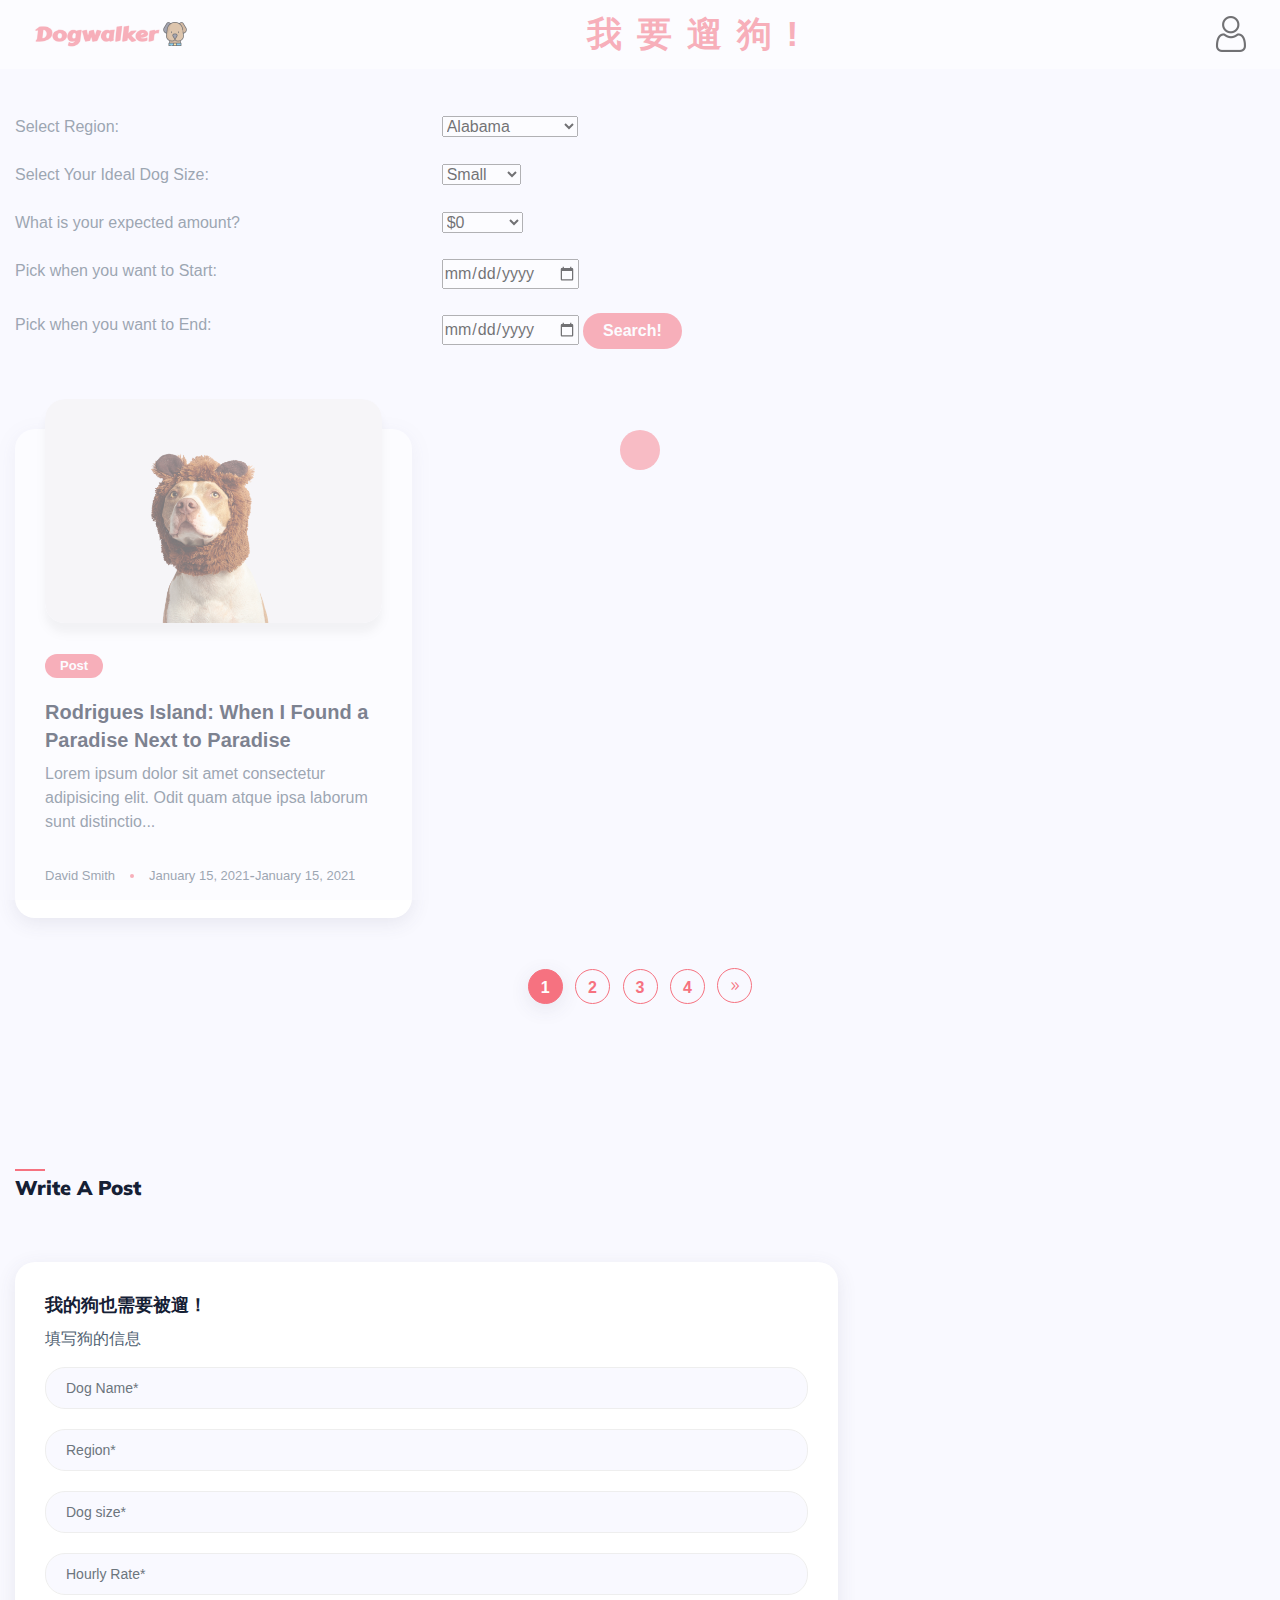
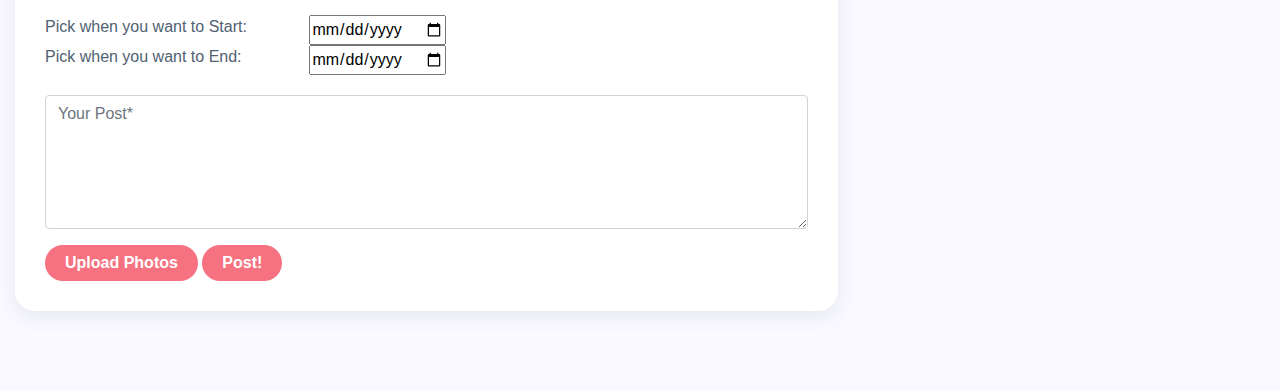
==== index.html @ 52af6080 "Front End included" ====
﻿<!doctype html>
<html lang="en">

<head>
    <!-- Meta -->
    <meta charset="UTF-8">
    <meta name="viewport" content="width=device-width, initial-scale=1.0">
    <meta http-equiv="X-UA-Compatible" content="ie=edge">

    <!-- dogicon -->
    <link rel="icon" sizes="16x16" href="assets/img/dog-icon.png">

    <!-- Title -->
    <title> Dogwalker -- 我要遛狗网 </title>

    <!-- Font Google -->
    <link href="https://fonts.googleapis.com/css?family=Muli:300,400,500,600,700,800,900&display=swap" rel="stylesheet">

    <!-- CSS Plugins -->
    <link rel="stylesheet" href="assets/css/all.css">
    <link rel="stylesheet" href="assets/css/elegant-font-icons.css">
    <link rel="stylesheet" href="assets/css/bootstrap.min.css">
    <link rel="stylesheet" href="assets/css/owl.carousel.css">

    <!-- main style -->
    <link rel="stylesheet" href="assets/css/style.css">
    
</head>

<body onload="index_onload()">
    <!--loading -->
    <div class="loading">
        <div class="circle"></div>
    </div>
    <!--/-->

    <!-- Navigation-->
    <nav class="navbar navbar-expand-lg fixed-top">
        <div class="container-fluid">
            <div class="logo">
                <a href="index.html">
                    <img src="assets/img/logo.png" alt="">
                </a>
            </div>
            <!--navbar-collapse-->
            <div class="collapse navbar-collapse" id="main_nav">
                <img src="assets/img/smalldog.png" alt="">
                <ul class="navbar-nav ml-auto mr-auto">
                    <li class="nav-item dropdown">
                        <a class="nav-link active" href="index.html"> 我要遛狗! </a>
                    </li>
                </ul>
            </div>
            <!--/-->

            <!--navbar-right-->
            <div class="navbar-right ml-auto">

                <a href="login.html">
                    <img src="assets/img/user.png" alt="" height="32px"><br/>
                </a> 
 
                <button class="navbar-toggler" type="button" data-toggle="collapse" data-target="#main_nav" aria-expanded="false" aria-label="Toggle navigation">
                    <span class="navbar-toggler-icon"></span>
                </button>
            </div>

        </div>
    </nav>



  <!-- filter here -->
<section class="section pt-50">
    <div class="container-fluid">
        <div class="row">
            <div class="col-lg-12">
    
        <!-- {/* Select region */} -->
        <div className="container">
            <div class="row justify-content-start">
                <div class="col-4">Select Region:</div>
                <div class="col-4">
                    <select id="region" class="form-select form-select-sm" aria-label=".form-select-sm example">
                        <option selected value="AL">Alabama</option>
                        <option value="AK">Alaska</option>
                        <option value="AZ">Arizona</option>
                        <option value="AR">Arkansas</option>
                        <option value="CA">California</option>
                        <option value="CO">Colorado</option>
                        <option value="CT">Connecticut</option>
                        <option value="DE">Delaware</option>
                        <option value="FL">Florida</option>
                        <option value="GA">Georgia</option>
                        <option value="HI">Hawaii</option>
                        <option value="ID">Idaho</option>
                        <option value="IL">Illinois</option>
                        <option value="IN">Indiana</option>
                        <option value="IA">Iowa</option>
                        <option value="KS">Kansas</option>
                        <option value="KY">Kentucky</option>
                        <option value="LA">Louisiana</option>
                        <option value="ME">Maine</option>
                        <option value="MD">Maryland</option>
                        <option value="MA">Massachusetts</option>
                        <option value="MI">Michigan</option>
                        <option value="MN">Minnesota</option>
                        <option value="MS">Mississippii</option>
                        <option value="MO">Missouri</option>
                        <option value="MT">Montana</option>
                        <option value="NE">Nebraska</option>
                        <option value="NV">Nevada</option>
                        <option value="NH">New Hampshire</option>
                        <option value="NJ">New Jersey</option>
                        <option value="NM">New Mexico</option>
                        <option value="NY">New York</option>
                        <option value="NC">North Carolina</option>
                        <option value="ND">North Dakota</option>
                        <option value="OH">Ohio</option>
                        <option value="OK">Oklahoma</option>
                        <option value="OR">Oregon</option>
                        <option value="PA">Pennsylvania</option>
                        <option value="RI">Rhode Island</option>
                        <option value="SC">South Carolina</option>
                        <option value="SD">South Dakota</option>
                        <option value="TN">Tennessee</option>
                        <option value="TX">Texas</option>
                        <option value="UT">Utah</option>
                        <option value="VT">Vermont</option>
                        <option value="VA">Virginia</option>
                        <option value="WA">Washington</option>
                        <option value="WV">West Virginia</option>
                        <option value="WI">Wisconsin</option>
                        <option value="WY">Wyoming</option>
                    </select>
                </div>
            </div>
        </div>

        <br/>

        <!-- {/* Dog Size */} -->
        <div className="container">
            <div class="row justify-content-start">
                <div class="col-4">Select Your Ideal Dog Size:</div>
                <div class="col-4">
                    <select id="dogSize" class="form-select form-select-sm" aria-label=".form-select-sm example">
                        <option selected value="small"> Small</option>
                        <option value="medium">Medium</option>
                        <option value="large">Large</option>
                    </select>
                </div>
            </div>
        </div>

        <br/>

        <!-- {/* payment */} -->
        <div className="container">
            <div class="row justify-content-start">
                <div class="col-4">What is your expected amount?</div>
                <div class="col-4">
                    <select class="form-select form-select-sm" aria-label=".form-select-sm example">
                        <option selected value="1">$0</option>
                        <option value="0">$1-$10</option>
                        <option value="0">$10-$20</option>
                    </select>
                </div>
            </div>
        </div>

        <br/>

        <!-- {/* Start Date */} -->
        <div className="container">
            <div class="row justify-content-start">
                <div class="col-4">Pick when you want to Start: </div>
                <div class="col-4">
                    <form >
                        <!-- {/* <label for="start-date">Start Date:</label> */} -->
                        <input id="startDate" type="date" id="start-date" name="start-date" />
                    </form>
                </div>
            </div>
        </div> 

        <br/>

        <!-- {/* End Date */} -->
        <div className="container">
            <div class="row justify-content-start">
                <div class="col-4">Pick when you want to End: </div>
                <div class="col-4">
                    <form >
                        <!-- {/* <label for="end-date">End Date:</label> */} -->
                        <input id="endDate" type="date" id="end-date" name="end-date" />
                        <button type="submit" name="submit" onlick="" class="btn-custom">Search!</button>
                    </form>
                </div>
            </div>
        </div> 



        </div>
    </div>
    </div>
</section>

    <!-- filter end -->

    <!--masonry-layout-->
    <section class="mt-40 masonry-layout">
        <div class="container-fluid">
            <div class="row">
                <div class="col-lg-12">
                    <div id="form" method="post" class="card-columns">
                        <!--Post-1-->
                        <div id="details" class="card">
                            <div class="post-card">
                                <div class="post-card-image">
                                    <a href="post.html">
                                    <img id="imgSrc" src="assets/img/dog/1.jpg" alt="">
                                    </a>
                                </div>
                                <div class="post-card-content">
                                    <a href="#" class="categorie"> Post</a>
                                    <h5>
                                        <a id="titleP" href="post.html">Rodrigues Island: When I Found a Paradise Next to Paradise</a>
                                    </h5>
                                    <p id="desP"> Lorem ipsum dolor sit amet consectetur adipisicing elit. Odit quam atque ipsa laborum sunt
                                        distinctio...
                                    </p>
                                    <div class="post-card-info">
                                        <ul class="list-inline">
                                            <li>
                                                <a id="usrName">David Smith</a>
                                            </li>
                                            <li class="dot"></li>
                                            <li id="dateStart">January 15, 2021</li>
                                            <span>-</span>
                                            <li id="dateEnd">January 15, 2021</li>
                                        </ul>
                                    </div>
                                </div>
                            </div>
                        </div>
                        <!--/-->
                    </div>
                    <!--pagination-->
                    <div class="pagination mt-30">
                        <ul class="list-inline">
                            <li class="active">
                                <a href="#">1</a>
                            </li>
                            <li>
                                <a href="#">2</a>
                            </li>
                            <li>
                                <a href="#">3</a>
                            </li>
                            <li>
                                <a href="#">4</a>
                            </li>
                            <li>
                                <a href="#">
                                    <i class="arrow_carrot-2right"></i>
                                </a>
                            </li>
                        </ul>
                    </div>
                </div>
            </div>
        </div>
    </section>
    <!--/-->
    
     <!--write post-->
     <section class="section pt-50">
        <div class="container-fluid">
            <div class="row">
                <div class="col-lg-12">
                    <div class="section-title">
                        <h5>Write a Post</h5>
                    </div>
                </div>
            </div>
            
            <div class="row mb-20">
                <div class="col-lg-8 mt-30">
                    <div class="contact">
                        <form action="assets/php/post.php" class="widget-form contact_form " method="POST" id="main_contact_form">
                            <h6>我的狗也需要被遛！</h6>
                            <p>填写狗的信息</p>
                            <div class="alert alert-success contact_msg" style="display: none" role="alert">
                                Your message was sent successfully.
                            </div>
                            <div class="form-group">
                                <input type="text" name="name" id="name" class="form-control" placeholder="Dog Name*" required="required">
                            </div>

                            <div class="form-group">
                                <!-- {/* Select region */} -->
                                <input type="text" name="region" id="region" class="form-control" placeholder="Region*" required="required">
                                <br/>
                            </div>

                            <div class="form-group">
                                <!-- {/* Select dog size */} -->
                                <input type="text" name="dogsize" id="dogsize" class="form-control" placeholder="Dog size*" required="required">
                                <br/>
                            </div>
                            
                        
                            <div class="form-group">
                                <input type="text" name="hourlyrate" id="hourlyrate" class="form-control" placeholder="Hourly Rate*" required="required">
                            </div>
                            <div class="form-group">
                                <!-- {/* Start Date */} -->
                            <div className="container">
                                <div class="row justify-content-start">
                                    <div class="col-4">Pick when you want to Start: </div>
                                    <div class="col-4">
                                        <form >
                                            <input type="date" id="start-date" name="start-date" />
                                        </form>
                                    </div>
                                </div>
                            </div> 

                             <!-- {/* End Date */} -->
                             <div className="container">
                                <div class="row justify-content-start">
                                    <div class="col-4">Pick when you want to End: </div>
                                    <div class="col-4">
                                        <form >
                                            <input type="date" id="end-date" name="end-date" />
                                        </form>
                                    </div>
                                </div>
                            </div> 
                            </div>

                        
                            <div class="form-group">
                                <textarea name="content" id="content" cols="30" rows="5" class="form-control" placeholder="Your Post*" required="required"></textarea>
                            </div>

                            <button type="submit" name="submit" class="btn-custom">Upload Photos</button>
                            <a href="index.html"> 
                                <button type="submit" name="submit" class="btn-custom">Post!</button>
                            </a>
                        </form>
                    </div> 
                </div>
            </div>
                <section class="col-lg-4 max-width">
                    </section>
                </section>        
    <!--  -->

    <!-- jQuery first, then Popper.js, then Bootstrap JS -->
    <script src="assets/js/jquery-3.5.0.min.js"></script>
    <script src="assets/js/popper.min.js"></script>
    <script src="assets/js/bootstrap.min.js"></script>

    <script >
    function trySearch() {
        var user3 = {
            "region": $("#region").val(),
            "end_time": $("#endDate").val(),
            "start_time": $("#startDate").val(),
            "dog_size": $("#dogSize").val()
        }
        $.ajax({
            type: 'POST',
            data: JSON.stringify(user3),
            dataType: 'json',
            contentType: "application/json",
            url: "https://dog-partner-app.herokuapp.com/api/search",
            crossDomain: true,
            success: function (data, textStatus, xhr) {
                window.location.href = "index.html";
            },
            error: function () {
                alert("failed");
            }
        })
    }
    </script>

    <!-- JS Plugins  -->
    <script src="assets/js/ajax-contact.js"></script>
    <script src="assets/js/owl.carousel.min.js"></script>
    <script src="assets/js/main.js"></script>


</body>

</html>
---- assets/css/elegant-font-icons.css ----
@font-face{font-family:eleganticons;src:url(../fonts/ElegantIcons.eot);src:url(https://noonpost.netlify.app/assets/fonts/ElegantIcons.eot?#iefix) format('embedded-opentype'),url(../fonts/ElegantIcons.woff) format('woff'),url(../fonts/ElegantIcons.ttf) format('truetype'),url(https://noonpost.netlify.app/assets/fonts/ElegantIcons.svg#ElegantIcons) format('svg');font-weight:400;font-style:normal}[data-icon]:before{font-family:eleganticons;content:attr(data-icon);speak:none;font-weight:400;font-variant:normal;text-transform:none;line-height:1;-webkit-font-smoothing:antialiased;-moz-osx-font-smoothing:grayscale}.arrow_up,.arrow_down,.arrow_left,.arrow_right,.arrow_left-up,.arrow_right-up,.arrow_right-down,.arrow_left-down,.arrow-up-down,.arrow_up-down_alt,.arrow_left-right_alt,.arrow_left-right,.arrow_expand_alt2,.arrow_expand_alt,.arrow_condense,.arrow_expand,.arrow_move,.arrow_carrot-up,.arrow_carrot-down,.arrow_carrot-left,.arrow_carrot-right,.arrow_carrot-2up,.arrow_carrot-2down,.arrow_carrot-2left,.arrow_carrot-2right,.arrow_carrot-up_alt2,.arrow_carrot-down_alt2,.arrow_carrot-left_alt2,.arrow_carrot-right_alt2,.arrow_carrot-2up_alt2,.arrow_carrot-2down_alt2,.arrow_carrot-2left_alt2,.arrow_carrot-2right_alt2,.arrow_triangle-up,.arrow_triangle-down,.arrow_triangle-left,.arrow_triangle-right,.arrow_triangle-up_alt2,.arrow_triangle-down_alt2,.arrow_triangle-left_alt2,.arrow_triangle-right_alt2,.arrow_back,.icon_minus-06,.icon_plus,.icon_close,.icon_check,.icon_minus_alt2,.icon_plus_alt2,.icon_close_alt2,.icon_check_alt2,.icon_zoom-out_alt,.icon_zoom-in_alt,.icon_search,.icon_box-empty,.icon_box-selected,.icon_minus-box,.icon_plus-box,.icon_box-checked,.icon_circle-empty,.icon_circle-slelected,.icon_stop_alt2,.icon_stop,.icon_pause_alt2,.icon_pause,.icon_menu,.icon_menu-square_alt2,.icon_menu-circle_alt2,.icon_ul,.icon_ol,.icon_adjust-horiz,.icon_adjust-vert,.icon_document_alt,.icon_documents_alt,.icon_pencil,.icon_pencil-edit_alt,.icon_pencil-edit,.icon_folder-alt,.icon_folder-open_alt,.icon_folder-add_alt,.icon_info_alt,.icon_error-oct_alt,.icon_error-circle_alt,.icon_error-triangle_alt,.icon_question_alt2,.icon_question,.icon_comment_alt,.icon_chat_alt,.icon_vol-mute_alt,.icon_volume-low_alt,.icon_volume-high_alt,.icon_quotations,.icon_quotations_alt2,.icon_clock_alt,.icon_lock_alt,.icon_lock-open_alt,.icon_key_alt,.icon_cloud_alt,.icon_cloud-upload_alt,.icon_cloud-download_alt,.icon_image,.icon_images,.icon_lightbulb_alt,.icon_gift_alt,.icon_house_alt,.icon_genius,.icon_mobile,.icon_tablet,.icon_laptop,.icon_desktop,.icon_camera_alt,.icon_mail_alt,.icon_cone_alt,.icon_ribbon_alt,.icon_bag_alt,.icon_creditcard,.icon_cart_alt,.icon_paperclip,.icon_tag_alt,.icon_tags_alt,.icon_trash_alt,.icon_cursor_alt,.icon_mic_alt,.icon_compass_alt,.icon_pin_alt,.icon_pushpin_alt,.icon_map_alt,.icon_drawer_alt,.icon_toolbox_alt,.icon_book_alt,.icon_calendar,.icon_film,.icon_table,.icon_contacts_alt,.icon_headphones,.icon_lifesaver,.icon_piechart,.icon_refresh,.icon_link_alt,.icon_link,.icon_loading,.icon_blocked,.icon_archive_alt,.icon_heart_alt,.icon_star_alt,.icon_star-half_alt,.icon_star,.icon_star-half,.icon_tools,.icon_tool,.icon_cog,.icon_cogs,.arrow_up_alt,.arrow_down_alt,.arrow_left_alt,.arrow_right_alt,.arrow_left-up_alt,.arrow_right-up_alt,.arrow_right-down_alt,.arrow_left-down_alt,.arrow_condense_alt,.arrow_expand_alt3,.arrow_carrot_up_alt,.arrow_carrot-down_alt,.arrow_carrot-left_alt,.arrow_carrot-right_alt,.arrow_carrot-2up_alt,.arrow_carrot-2dwnn_alt,.arrow_carrot-2left_alt,.arrow_carrot-2right_alt,.arrow_triangle-up_alt,.arrow_triangle-down_alt,.arrow_triangle-left_alt,.arrow_triangle-right_alt,.icon_minus_alt,.icon_plus_alt,.icon_close_alt,.icon_check_alt,.icon_zoom-out,.icon_zoom-in,.icon_stop_alt,.icon_menu-square_alt,.icon_menu-circle_alt,.icon_document,.icon_documents,.icon_pencil_alt,.icon_folder,.icon_folder-open,.icon_folder-add,.icon_folder_upload,.icon_folder_download,.icon_info,.icon_error-circle,.icon_error-oct,.icon_error-triangle,.icon_question_alt,.icon_comment,.icon_chat,.icon_vol-mute,.icon_volume-low,.icon_volume-high,.icon_quotations_alt,.icon_clock,.icon_lock,.icon_lock-open,.icon_key,.icon_cloud,.icon_cloud-upload,.icon_cloud-download,.icon_lightbulb,.icon_gift,.icon_house,.icon_camera,.icon_mail,.icon_cone,.icon_ribbon,.icon_bag,.icon_cart,.icon_tag,.icon_tags,.icon_trash,.icon_cursor,.icon_mic,.icon_compass,.icon_pin,.icon_pushpin,.icon_map,.icon_drawer,.icon_toolbox,.icon_book,.icon_contacts,.icon_archive,.icon_heart,.icon_profile,.icon_group,.icon_grid-2x2,.icon_grid-3x3,.icon_music,.icon_pause_alt,.icon_phone,.icon_upload,.icon_download,.social_facebook,.social_twitter,.social_pinterest,.social_googleplus,.social_tumblr,.social_tumbleupon,.social_wordpress,.social_instagram,.social_dribbble,.social_vimeo,.social_linkedin,.social_rss,.social_deviantart,.social_share,.social_myspace,.social_skype,.social_youtube,.social_picassa,.social_googledrive,.social_flickr,.social_blogger,.social_spotify,.social_delicious,.social_facebook_circle,.social_twitter_circle,.social_pinterest_circle,.social_googleplus_circle,.social_tumblr_circle,.social_stumbleupon_circle,.social_wordpress_circle,.social_instagram_circle,.social_dribbble_circle,.social_vimeo_circle,.social_linkedin_circle,.social_rss_circle,.social_deviantart_circle,.social_share_circle,.social_myspace_circle,.social_skype_circle,.social_youtube_circle,.social_picassa_circle,.social_googledrive_alt2,.social_flickr_circle,.social_blogger_circle,.social_spotify_circle,.social_delicious_circle,.social_facebook_square,.social_twitter_square,.social_pinterest_square,.social_googleplus_square,.social_tumblr_square,.social_stumbleupon_square,.social_wordpress_square,.social_instagram_square,.social_dribbble_square,.social_vimeo_square,.social_linkedin_square,.social_rss_square,.social_deviantart_square,.social_share_square,.social_myspace_square,.social_skype_square,.social_youtube_square,.social_picassa_square,.social_googledrive_square,.social_flickr_square,.social_blogger_square,.social_spotify_square,.social_delicious_square,.icon_printer,.icon_calulator,.icon_building,.icon_floppy,.icon_drive,.icon_search-2,.icon_id,.icon_id-2,.icon_puzzle,.icon_like,.icon_dislike,.icon_mug,.icon_currency,.icon_wallet,.icon_pens,.icon_easel,.icon_flowchart,.icon_datareport,.icon_briefcase,.icon_shield,.icon_percent,.icon_globe,.icon_globe-2,.icon_target,.icon_hourglass,.icon_balance,.icon_rook,.icon_printer-alt,.icon_calculator_alt,.icon_building_alt,.icon_floppy_alt,.icon_drive_alt,.icon_search_alt,.icon_id_alt,.icon_id-2_alt,.icon_puzzle_alt,.icon_like_alt,.icon_dislike_alt,.icon_mug_alt,.icon_currency_alt,.icon_wallet_alt,.icon_pens_alt,.icon_easel_alt,.icon_flowchart_alt,.icon_datareport_alt,.icon_briefcase_alt,.icon_shield_alt,.icon_percent_alt,.icon_globe_alt,.icon_clipboard{font-family:eleganticons;speak:none;font-style:normal;font-weight:400;font-variant:normal;text-transform:none;line-height:1;-webkit-font-smoothing:antialiased}.arrow_up:before{content:"\21"}.arrow_down:before{content:"\22"}.arrow_left:before{content:"\23"}.arrow_right:before{content:"\24"}.arrow_left-up:before{content:"\25"}.arrow_right-up:before{content:"\26"}.arrow_right-down:before{content:"\27"}.arrow_left-down:before{content:"\28"}.arrow-up-down:before{content:"\29"}.arrow_up-down_alt:before{content:"\2a"}.arrow_left-right_alt:before{content:"\2b"}.arrow_left-right:before{content:"\2c"}.arrow_expand_alt2:before{content:"\2d"}.arrow_expand_alt:before{content:"\2e"}.arrow_condense:before{content:"\2f"}.arrow_expand:before{content:"\30"}.arrow_move:before{content:"\31"}.arrow_carrot-up:before{content:"\32"}.arrow_carrot-down:before{content:"\33"}.arrow_carrot-left:before{content:"\34"}.arrow_carrot-right:before{content:"\35"}.arrow_carrot-2up:before{content:"\36"}.arrow_carrot-2down:before{content:"\37"}.arrow_carrot-2left:before{content:"\38"}.arrow_carrot-2right:before{content:"\39"}.arrow_carrot-up_alt2:before{content:"\3a"}.arrow_carrot-down_alt2:before{content:"\3b"}.arrow_carrot-left_alt2:before{content:"\3c"}.arrow_carrot-right_alt2:before{content:"\3d"}.arrow_carrot-2up_alt2:before{content:"\3e"}.arrow_carrot-2down_alt2:before{content:"\3f"}.arrow_carrot-2left_alt2:before{content:"\40"}.arrow_carrot-2right_alt2:before{content:"\41"}.arrow_triangle-up:before{content:"\42"}.arrow_triangle-down:before{content:"\43"}.arrow_triangle-left:before{content:"\44"}.arrow_triangle-right:before{content:"\45"}.arrow_triangle-up_alt2:before{content:"\46"}.arrow_triangle-down_alt2:before{content:"\47"}.arrow_triangle-left_alt2:before{content:"\48"}.arrow_triangle-right_alt2:before{content:"\49"}.arrow_back:before{content:"\4a"}.icon_minus-06:before{content:"\4b"}.icon_plus:before{content:"\4c"}.icon_close:before{content:"\4d"}.icon_check:before{content:"\4e"}.icon_minus_alt2:before{content:"\4f"}.icon_plus_alt2:before{content:"\50"}.icon_close_alt2:before{content:"\51"}.icon_check_alt2:before{content:"\52"}.icon_zoom-out_alt:before{content:"\53"}.icon_zoom-in_alt:before{content:"\54"}.icon_search:before{content:"\55"}.icon_box-empty:before{content:"\56"}.icon_box-selected:before{content:"\57"}.icon_minus-box:before{content:"\58"}.icon_plus-box:before{content:"\59"}.icon_box-checked:before{content:"\5a"}.icon_circle-empty:before{content:"\5b"}.icon_circle-slelected:before{content:"\5c"}.icon_stop_alt2:before{content:"\5d"}.icon_stop:before{content:"\5e"}.icon_pause_alt2:before{content:"\5f"}.icon_pause:before{content:"\60"}.icon_menu:before{content:"\61"}.icon_menu-square_alt2:before{content:"\62"}.icon_menu-circle_alt2:before{content:"\63"}.icon_ul:before{content:"\64"}.icon_ol:before{content:"\65"}.icon_adjust-horiz:before{content:"\66"}.icon_adjust-vert:before{content:"\67"}.icon_document_alt:before{content:"\68"}.icon_documents_alt:before{content:"\69"}.icon_pencil:before{content:"\6a"}.icon_pencil-edit_alt:before{content:"\6b"}.icon_pencil-edit:before{content:"\6c"}.icon_folder-alt:before{content:"\6d"}.icon_folder-open_alt:before{content:"\6e"}.icon_folder-add_alt:before{content:"\6f"}.icon_info_alt:before{content:"\70"}.icon_error-oct_alt:before{content:"\71"}.icon_error-circle_alt:before{content:"\72"}.icon_error-triangle_alt:before{content:"\73"}.icon_question_alt2:before{content:"\74"}.icon_question:before{content:"\75"}.icon_comment_alt:before{content:"\76"}.icon_chat_alt:before{content:"\77"}.icon_vol-mute_alt:before{content:"\78"}.icon_volume-low_alt:before{content:"\79"}.icon_volume-high_alt:before{content:"\7a"}.icon_quotations:before{content:"\7b"}.icon_quotations_alt2:before{content:"\7c"}.icon_clock_alt:before{content:"\7d"}.icon_lock_alt:before{content:"\7e"}.icon_lock-open_alt:before{content:"\e000"}.icon_key_alt:before{content:"\e001"}.icon_cloud_alt:before{content:"\e002"}.icon_cloud-upload_alt:before{content:"\e003"}.icon_cloud-download_alt:before{content:"\e004"}.icon_image:before{content:"\e005"}.icon_images:before{content:"\e006"}.icon_lightbulb_alt:before{content:"\e007"}.icon_gift_alt:before{content:"\e008"}.icon_house_alt:before{content:"\e009"}.icon_genius:before{content:"\e00a"}.icon_mobile:before{content:"\e00b"}.icon_tablet:before{content:"\e00c"}.icon_laptop:before{content:"\e00d"}.icon_desktop:before{content:"\e00e"}.icon_camera_alt:before{content:"\e00f"}.icon_mail_alt:before{content:"\e010"}.icon_cone_alt:before{content:"\e011"}.icon_ribbon_alt:before{content:"\e012"}.icon_bag_alt:before{content:"\e013"}.icon_creditcard:before{content:"\e014"}.icon_cart_alt:before{content:"\e015"}.icon_paperclip:before{content:"\e016"}.icon_tag_alt:before{content:"\e017"}.icon_tags_alt:before{content:"\e018"}.icon_trash_alt:before{content:"\e019"}.icon_cursor_alt:before{content:"\e01a"}.icon_mic_alt:before{content:"\e01b"}.icon_compass_alt:before{content:"\e01c"}.icon_pin_alt:before{content:"\e01d"}.icon_pushpin_alt:before{content:"\e01e"}.icon_map_alt:before{content:"\e01f"}.icon_drawer_alt:before{content:"\e020"}.icon_toolbox_alt:before{content:"\e021"}.icon_book_alt:before{content:"\e022"}.icon_calendar:before{content:"\e023"}.icon_film:before{content:"\e024"}.icon_table:before{content:"\e025"}.icon_contacts_alt:before{content:"\e026"}.icon_headphones:before{content:"\e027"}.icon_lifesaver:before{content:"\e028"}.icon_piechart:before{content:"\e029"}.icon_refresh:before{content:"\e02a"}.icon_link_alt:before{content:"\e02b"}.icon_link:before{content:"\e02c"}.icon_loading:before{content:"\e02d"}.icon_blocked:before{content:"\e02e"}.icon_archive_alt:before{content:"\e02f"}.icon_heart_alt:before{content:"\e030"}.icon_star_alt:before{content:"\e031"}.icon_star-half_alt:before{content:"\e032"}.icon_star:before{content:"\e033"}.icon_star-half:before{content:"\e034"}.icon_tools:before{content:"\e035"}.icon_tool:before{content:"\e036"}.icon_cog:before{content:"\e037"}.icon_cogs:before{content:"\e038"}.arrow_up_alt:before{content:"\e039"}.arrow_down_alt:before{content:"\e03a"}.arrow_left_alt:before{content:"\e03b"}.arrow_right_alt:before{content:"\e03c"}.arrow_left-up_alt:before{content:"\e03d"}.arrow_right-up_alt:before{content:"\e03e"}.arrow_right-down_alt:before{content:"\e03f"}.arrow_left-down_alt:before{content:"\e040"}.arrow_condense_alt:before{content:"\e041"}.arrow_expand_alt3:before{content:"\e042"}.arrow_carrot_up_alt:before{content:"\e043"}.arrow_carrot-down_alt:before{content:"\e044"}.arrow_carrot-left_alt:before{content:"\e045"}.arrow_carrot-right_alt:before{content:"\e046"}.arrow_carrot-2up_alt:before{content:"\e047"}.arrow_carrot-2dwnn_alt:before{content:"\e048"}.arrow_carrot-2left_alt:before{content:"\e049"}.arrow_carrot-2right_alt:before{content:"\e04a"}.arrow_triangle-up_alt:before{content:"\e04b"}.arrow_triangle-down_alt:before{content:"\e04c"}.arrow_triangle-left_alt:before{content:"\e04d"}.arrow_triangle-right_alt:before{content:"\e04e"}.icon_minus_alt:before{content:"\e04f"}.icon_plus_alt:before{content:"\e050"}.icon_close_alt:before{content:"\e051"}.icon_check_alt:before{content:"\e052"}.icon_zoom-out:before{content:"\e053"}.icon_zoom-in:before{content:"\e054"}.icon_stop_alt:before{content:"\e055"}.icon_menu-square_alt:before{content:"\e056"}.icon_menu-circle_alt:before{content:"\e057"}.icon_document:before{content:"\e058"}.icon_documents:before{content:"\e059"}.icon_pencil_alt:before{content:"\e05a"}.icon_folder:before{content:"\e05b"}.icon_folder-open:before{content:"\e05c"}.icon_folder-add:before{content:"\e05d"}.icon_folder_upload:before{content:"\e05e"}.icon_folder_download:before{content:"\e05f"}.icon_info:before{content:"\e060"}.icon_error-circle:before{content:"\e061"}.icon_error-oct:before{content:"\e062"}.icon_error-triangle:before{content:"\e063"}.icon_question_alt:before{content:"\e064"}.icon_comment:before{content:"\e065"}.icon_chat:before{content:"\e066"}.icon_vol-mute:before{content:"\e067"}.icon_volume-low:before{content:"\e068"}.icon_volume-high:before{content:"\e069"}.icon_quotations_alt:before{content:"\e06a"}.icon_clock:before{content:"\e06b"}.icon_lock:before{content:"\e06c"}.icon_lock-open:before{content:"\e06d"}.icon_key:before{content:"\e06e"}.icon_cloud:before{content:"\e06f"}.icon_cloud-upload:before{content:"\e070"}.icon_cloud-download:before{content:"\e071"}.icon_lightbulb:before{content:"\e072"}.icon_gift:before{content:"\e073"}.icon_house:before{content:"\e074"}.icon_camera:before{content:"\e075"}.icon_mail:before{content:"\e076"}.icon_cone:before{content:"\e077"}.icon_ribbon:before{content:"\e078"}.icon_bag:before{content:"\e079"}.icon_cart:before{content:"\e07a"}.icon_tag:before{content:"\e07b"}.icon_tags:before{content:"\e07c"}.icon_trash:before{content:"\e07d"}.icon_cursor:before{content:"\e07e"}.icon_mic:before{content:"\e07f"}.icon_compass:before{content:"\e080"}.icon_pin:before{content:"\e081"}.icon_pushpin:before{content:"\e082"}.icon_map:before{content:"\e083"}.icon_drawer:before{content:"\e084"}.icon_toolbox:before{content:"\e085"}.icon_book:before{content:"\e086"}.icon_contacts:before{content:"\e087"}.icon_archive:before{content:"\e088"}.icon_heart:before{content:"\e089"}.icon_profile:before{content:"\e08a"}.icon_group:before{content:"\e08b"}.icon_grid-2x2:before{content:"\e08c"}.icon_grid-3x3:before{content:"\e08d"}.icon_music:before{content:"\e08e"}.icon_pause_alt:before{content:"\e08f"}.icon_phone:before{content:"\e090"}.icon_upload:before{content:"\e091"}.icon_download:before{content:"\e092"}.social_facebook:before{content:"\e093"}.social_twitter:before{content:"\e094"}.social_pinterest:before{content:"\e095"}.social_googleplus:before{content:"\e096"}.social_tumblr:before{content:"\e097"}.social_tumbleupon:before{content:"\e098"}.social_wordpress:before{content:"\e099"}.social_instagram:before{content:"\e09a"}.social_dribbble:before{content:"\e09b"}.social_vimeo:before{content:"\e09c"}.social_linkedin:before{content:"\e09d"}.social_rss:before{content:"\e09e"}.social_deviantart:before{content:"\e09f"}.social_share:before{content:"\e0a0"}.social_myspace:before{content:"\e0a1"}.social_skype:before{content:"\e0a2"}.social_youtube:before{content:"\e0a3"}.social_picassa:before{content:"\e0a4"}.social_googledrive:before{content:"\e0a5"}.social_flickr:before{content:"\e0a6"}.social_blogger:before{content:"\e0a7"}.social_spotify:before{content:"\e0a8"}.social_delicious:before{content:"\e0a9"}.social_facebook_circle:before{content:"\e0aa"}.social_twitter_circle:before{content:"\e0ab"}.social_pinterest_circle:before{content:"\e0ac"}.social_googleplus_circle:before{content:"\e0ad"}.social_tumblr_circle:before{content:"\e0ae"}.social_stumbleupon_circle:before{content:"\e0af"}.social_wordpress_circle:before{content:"\e0b0"}.social_instagram_circle:before{content:"\e0b1"}.social_dribbble_circle:before{content:"\e0b2"}.social_vimeo_circle:before{content:"\e0b3"}.social_linkedin_circle:before{content:"\e0b4"}.social_rss_circle:before{content:"\e0b5"}.social_deviantart_circle:before{content:"\e0b6"}.social_share_circle:before{content:"\e0b7"}.social_myspace_circle:before{content:"\e0b8"}.social_skype_circle:before{content:"\e0b9"}.social_youtube_circle:before{content:"\e0ba"}.social_picassa_circle:before{content:"\e0bb"}.social_googledrive_alt2:before{content:"\e0bc"}.social_flickr_circle:before{content:"\e0bd"}.social_blogger_circle:before{content:"\e0be"}.social_spotify_circle:before{content:"\e0bf"}.social_delicious_circle:before{content:"\e0c0"}.social_facebook_square:before{content:"\e0c1"}.social_twitter_square:before{content:"\e0c2"}.social_pinterest_square:before{content:"\e0c3"}.social_googleplus_square:before{content:"\e0c4"}.social_tumblr_square:before{content:"\e0c5"}.social_stumbleupon_square:before{content:"\e0c6"}.social_wordpress_square:before{content:"\e0c7"}.social_instagram_square:before{content:"\e0c8"}.social_dribbble_square:before{content:"\e0c9"}.social_vimeo_square:before{content:"\e0ca"}.social_linkedin_square:before{content:"\e0cb"}.social_rss_square:before{content:"\e0cc"}.social_deviantart_square:before{content:"\e0cd"}.social_share_square:before{content:"\e0ce"}.social_myspace_square:before{content:"\e0cf"}.social_skype_square:before{content:"\e0d0"}.social_youtube_square:before{content:"\e0d1"}.social_picassa_square:before{content:"\e0d2"}.social_googledrive_square:before{content:"\e0d3"}.social_flickr_square:before{content:"\e0d4"}.social_blogger_square:before{content:"\e0d5"}.social_spotify_square:before{content:"\e0d6"}.social_delicious_square:before{content:"\e0d7"}.icon_printer:before{content:"\e103"}.icon_calulator:before{content:"\e0ee"}.icon_building:before{content:"\e0ef"}.icon_floppy:before{content:"\e0e8"}.icon_drive:before{content:"\e0ea"}.icon_search-2:before{content:"\e101"}.icon_id:before{content:"\e107"}.icon_id-2:before{content:"\e108"}.icon_puzzle:before{content:"\e102"}.icon_like:before{content:"\e106"}.icon_dislike:before{content:"\e0eb"}.icon_mug:before{content:"\e105"}.icon_currency:before{content:"\e0ed"}.icon_wallet:before{content:"\e100"}.icon_pens:before{content:"\e104"}.icon_easel:before{content:"\e0e9"}.icon_flowchart:before{content:"\e109"}.icon_datareport:before{content:"\e0ec"}.icon_briefcase:before{content:"\e0fe"}.icon_shield:before{content:"\e0f6"}.icon_percent:before{content:"\e0fb"}.icon_globe:before{content:"\e0e2"}.icon_globe-2:before{content:"\e0e3"}.icon_target:before{content:"\e0f5"}.icon_hourglass:before{content:"\e0e1"}.icon_balance:before{content:"\e0ff"}.icon_rook:before{content:"\e0f8"}.icon_printer-alt:before{content:"\e0fa"}.icon_calculator_alt:before{content:"\e0e7"}.icon_building_alt:before{content:"\e0fd"}.icon_floppy_alt:before{content:"\e0e4"}.icon_drive_alt:before{content:"\e0e5"}.icon_search_alt:before{content:"\e0f7"}.icon_id_alt:before{content:"\e0e0"}.icon_id-2_alt:before{content:"\e0fc"}.icon_puzzle_alt:before{content:"\e0f9"}.icon_like_alt:before{content:"\e0dd"}.icon_dislike_alt:before{content:"\e0f1"}.icon_mug_alt:before{content:"\e0dc"}.icon_currency_alt:before{content:"\e0f3"}.icon_wallet_alt:before{content:"\e0d8"}.icon_pens_alt:before{content:"\e0db"}.icon_easel_alt:before{content:"\e0f0"}.icon_flowchart_alt:before{content:"\e0df"}.icon_datareport_alt:before{content:"\e0f2"}.icon_briefcase_alt:before{content:"\e0f4"}.icon_shield_alt:before{content:"\e0d9"}.icon_percent_alt:before{content:"\e0da"}.icon_globe_alt:before{content:"\e0de"}.icon_clipboard:before{content:"\e0e6"}.glyph{float:left;text-align:center;padding:.75em;margin:.4em 1.5em .75em 0;width:6em;text-shadow:none}.glyph_big{font-size:128px;color:#59c5dc;float:left;margin-right:20px}.glyph div{padding-bottom:10px}.glyph input{font-family:consolas,monospace;font-size:12px;width:100%;text-align:center;border:0;box-shadow:0 0 0 1px #ccc;padding:.2em;-moz-border-radius:5px;-webkit-border-radius:5px}.centered{margin-left:auto;margin-right:auto}.glyph .fs1{font-size:2em}
---- assets/css/style.css ----
/* -----------------------------------------------
				CSS Styles 
--------------------------------------------------

----------------------------------- */
/* -----------------------------------
		 Global
----------------------------------- */
* {
  margin: 0;
  padding: 0;
  font-family: Microsoft YaHei,'宋体', Tahoma, Helvetica, Arial, "\5b8b\4f53", sans-serif;
  outline: none !important;
  list-style: none !important;
}

*:after,
*:before {
  -webkit-box-sizing: border-box;
          box-sizing: border-box;
  padding: 0;
  margin: 0;
}

html {
  scroll-behavior: smooth;
}

body {
  font-family: "Muli", sans-serif;
  font-size: 16px;
  background-color: #F9F9FF;
  color: #506172;
  font-weight: 400;
  position: relative;
}

h1, h2, h3, h4, h5, h6 {
  font-family: "Muli", sans-serif;
  font-weight: 900;
  line-height: 1.4;
  color: #152035;
  margin: 0;
}

h1 {
  font-size: 40px;
}

h2 {
  font-size: 36px;
}

h3 {
  font-size: 28px;
}

h4 {
  font-size: 24px;
}

h5 {
  font-size: 20px;
}

h6 {
  font-size: 16px;
}

p:first-letter,
h5:first-letter {
  text-transform: capitalize;
}

a {
  text-decoration: none;
  color: inherit;
}

a:hover, a:focus {
  text-decoration: none;
  color: #f67280;
}

img {
  max-width: 100%;
  height: auto;
}

ul {
  margin-bottom: 0;
}

.list-inline li {
  display: inline-block;
}

.max-width-400 {
  width: 400px;
}

.inner-width {
  width: 600px;
  margin: auto;
}

.card {
  background-color: transparent;
  border: 0px;
}

.form-control:focus {
  outline: none !important;
  border-color: inherit;
  -webkit-box-shadow: none;
  box-shadow: none;
}

/* ------------------------------
		 Helpers
------------------------------ */
.pagination {
  padding: 0px 0px 50px 0px;
}

.pagination ul {
  text-align: center;
  margin: auto;
}

.pagination ul li {
  width: 35px;
  height: 35px;
  border-radius: 50%;
  background-color: transparent;
  border: 1px solid #f67280;
  text-align: center;
  margin-right: 8px;
  line-height: 35px;
  -webkit-transition: all 0.7s ease-in-out;
  transition: all 0.7s ease-in-out;
}

.pagination ul li:last-child {
  margin-right: 0px;
}

.pagination ul li a {
  color: #f67280;
  font-weight: 700;
}

.pagination ul li a i {
  line-height: 35px;
}

.pagination ul li.active, .pagination ul li:hover {
  background-color: #f67280;
  -webkit-box-shadow: 0px 5px 20px 0px rgba(69, 67, 96, 0.1);
          box-shadow: 0px 5px 20px 0px rgba(69, 67, 96, 0.1);
}

.pagination ul li.active a, .pagination ul li:hover a {
  color: #ffffff;
}

.search {
  position: fixed;
  top: 0px;
  left: 0px;
  width: 100%;
  height: 100%;
  background-color: #F9F9FF;
  -webkit-transform: translate(0%, 100%) scale(0, 0);
          transform: translate(0%, 100%) scale(0, 0);
  opacity: 0;
  visibility: hidden;
  z-index: 999999;
  padding: 30px;
  display: -webkit-box;
  display: -ms-flexbox;
  display: flex;
  -webkit-box-align: center;
      -ms-flex-align: center;
          align-items: center;
  -webkit-transition: all 0.5s ease-in-out;
  transition: all 0.5s ease-in-out;
}

.search.search-open {
  -webkit-transform: translate(0px, 0px) scale(1, 1);
          transform: translate(0px, 0px) scale(1, 1);
  opacity: 1;
  visibility: visible;
  overflow: hidden;
}

.search .close {
  position: fixed;
  top: 30px;
  right: 30px;
  color: #ffffff;
  background-color: #f67280;
  border: none;
  opacity: 1;
  visibility: visible;
  height: 35px;
  width: 35px;
  border-radius: 50%;
  cursor: pointer;
}

.search .close:hover {
  opacity: 1;
  background-color: #506172;
}

.search-form {
  text-align: center;
  position: absolute;
  top: 50%;
  left: 50%;
  border-radius: 40px;
  width: 100%;
  -webkit-transform: translate(-50%, -50%);
          transform: translate(-50%, -50%);
  display: -webkit-box;
  display: -ms-flexbox;
  display: flex;
  -webkit-box-pack: center;
      -ms-flex-pack: center;
          justify-content: center;
  -webkit-box-shadow: 0px 5px 20px 0px rgba(69, 67, 96, 0.1);
          box-shadow: 0px 5px 20px 0px rgba(69, 67, 96, 0.1);
}

.search-form input {
  font-size: 16px;
  width: 100%;
  height: 100%;
  position: relative;
  z-index: 2;
  background-color: #ffffff;
  color: inherit;
  border: 0px;
  font-weight: 600;
  border-radius: 40px 0px 0px 40px;
  padding: 15px 10px 15px 30px;
  z-index: 1;
}

.search-form .search-btn {
  background-color: #f67280;
  -webkit-box-shadow: none;
          box-shadow: none;
  border: 0px;
  cursor: pointer;
  border-radius: 0px 40px 40px 0px;
  width: 100px;
  font-weight: 700;
  color: #ffffff;
  text-transform: capitalize;
  -webkit-transition: all 0.5s ease-in-out;
  transition: all 0.5s ease-in-out;
}

.search-form .search-btn:hover {
  background-color: #506172;
  color: #ffffff;
}


.btn-custom {
  cursor: pointer;
  display: -webkit-inline-box;
  display: -ms-inline-flexbox;
  display: inline-flex;
  -webkit-box-align: center;
      -ms-flex-align: center;
          align-items: center;
  position: relative;
  text-align: center;
  white-space: nowrap;
  vertical-align: middle;
  font-size: 16px;
  font-weight: 600;
  padding: 6px 20px;
  text-transform: capitalize;
  border-radius: 20px;
  background-color: #f67280;
  color: #ffffff;
  border: 0px;
  -webkit-transition: all 0.5s ease-in-out;
  transition: all 0.5s ease-in-out;
}

.btn-custom:hover, .btn-custom:focus {
  color: #ffffff;
  background-color: #506172;
  outline: none;
}


.dot {
  width: 4px;
  height: 4px;
  background-color: #f67280;
  border-radius: 50%;
  display: block;
  margin: 2px 6px !important;
}

/*margin-bottom*/
.mb-100 {
  margin-bottom: 100px;
}

.mb-90 {
  margin-bottom: 90px;
}

.mb-80 {
  margin-bottom: 80px;
}

.mb-70 {
  margin-bottom: 70px;
}

.mb-60 {
  margin-bottom: 60px;
}

.mb-50 {
  margin-bottom: 50px;
}

.mb-40 {
  margin-bottom: 40px;
}

.mb-30 {
  margin-bottom: 30px;
}

.mb-20 {
  margin-bottom: 20px;
}

.mb-10 {
  margin-bottom: 10px;
}

/*margin-top*/
.mt-100 {
  margin-top: 100px;
}

.mt-95 {
  margin-top: 95px;
}

.mt-90 {
  margin-top: 90px;
}

.mt-80 {
  margin-top: 80px;
}

.mt-70 {
  margin-top: 70px;
}

.mt-60 {
  margin-top: 60px;
}

.mt-50 {
  margin-top: 50px;
}

.mt-40 {
  margin-top: 40px;
}

.mt-30 {
  margin-top: 30px;
}

.mt-20 {
  margin-top: 20px;
}

.mt-10 {
  margin-top: 10px;
}

.mt--10 {
  margin-top: -10px;
}

.mt--20 {
  margin-top: -20px;
}

.pt-85 {
  padding-top: 85px !important;
}

.pt-80 {
  padding-top: 80px !important;
}

.pt-55 {
  padding-top: 55px !important;
}

.pt-50 {
  padding-top: 50px !important;
}

.pt-45 {
  padding-top: 45px !important;
}

/* ------------------------------
		 Section
------------------------------ */
.section {
  margin-top: 65px;
  background-color: #F9F9FF;
}

.section-title {
  margin-bottom: 30px;
  margin-top: 5px;
}

.section-title h5 {
  text-transform: capitalize;
  position: relative;
}

.section-title h5:after {
  background-color: #f67280;
  display: block;
  position: absolute;
  content: "";
  left: auto;
  top: -5px;
  width: 30px;
  height: 2px;
}

.section-title p {
  margin-bottom: 0;
}

/* -----------------------------------
		Navigation
----------------------------------- */
.navbar {
  background-color: #ffffff;
  -webkit-transition: all 0.5s ease-in-out;
  transition: all 0.5s ease-in-out;
}

.navbar-scroll {
  -webkit-box-shadow: 0px 0px 15px rgba(0, 0, 0, 0.1);
          box-shadow: 0px 0px 15px rgba(0, 0, 0, 0.1);
}

.navbar .logo img {
  max-height: 40px;
}

.navbar .nav-item .nav-link {
  font-weight: 700;
  color: #152035;
  font-size: 35px;
  letter-spacing: 15px;
  padding: 0px 40px 0px 0px;
  display: inline-block;
  -webkit-transition: all 0.5s ease-in-out;
  transition: all 0.5s ease-in-out;
  position: relative;
}

.navbar .nav-item .nav-link i {
  color: #f67280;
}

.navbar .nav-item .nav-link.active, .navbar .nav-item .nav-link:hover {
  color: #f67280;
  background-color: #ffffff;
}

.navbar .nav-item:last-child .nav-link {
  padding-right: 0;
}

.navbar .nav-item .dropdown-toggle::after {
  border: 0 none;
  line-height: normal;
  margin-left: 5px;
  vertical-align: middle;
  font-family: "Font Awesome 5 Free";
  content: "\f107";
  font-weight: 400;
  margin-left: 5px;
  -webkit-transition: all 0.5s ease-in-out;
  transition: all 0.5s ease-in-out;
}

.navbar .nav-item .dropdown-menu {
  border: 0px;
  padding: 20px;
  -webkit-box-shadow: 0px 5px 20px 0px rgba(69, 67, 96, 0.1);
          box-shadow: 0px 5px 20px 0px rgba(69, 67, 96, 0.1);
}

.navbar .nav-item .dropdown-menu .dropdown-item {
  color: #152035;
  padding: 0;
  margin-bottom: 15px;
  font-size: 14px;
  letter-spacing: 0.5px;
  font-weight: 700;
  text-transform: capitalize;
}

.navbar .nav-item .dropdown-menu .dropdown-item:hover, .navbar .nav-item .dropdown-menu .dropdown-item.active {
  background-color: #ffffff;
  color: #f67280;
}

.navbar .nav-item .dropdown-menu li:last-child .dropdown-item {
  margin-bottom: 0;
}

.navbar .nav-item:hover .nav-link {
  color: #f67280;
}

.navbar-toggler {
  width: 40px;
  height: 40px;
  position: relative;
  margin: 0;
  padding: 0;
  margin-left: 10px;
  border: none;
}

.navbar-toggler span {
  position: absolute;
  top: 0;
  left: 0;
  bottom: 0;
  right: 0;
  width: 25px;
  height: 2px;
  margin: auto;
  -webkit-box-shadow: 0px -8px 0 0px currentColor, 0px 8px 0 0px currentColor;
          box-shadow: 0px -8px 0 0px currentColor, 0px 8px 0 0px currentColor;
  background: #152035;
}

.navbar-right {
  display: -webkit-box;
  display: -ms-flexbox;
  display: flex;
  -webkit-box-align: center;
      -ms-flex-align: center;
          align-items: center;
  margin-left: auto;
}

.navbar-right .social-icones {
  margin-right: 10px;
}

.navbar-right .search-icon {
  width: 35px;
  height: 35px;
  border-radius: 50%;
  background-color: #f67280;
  text-align: center;
  display: block;
  cursor: pointer;
  -webkit-transition: all 0.5s ease-in-out;
  transition: all 0.5s ease-in-out;
}

.navbar-right .search-icon i {
  line-height: 35px;
  color: #ffffff;
  font-size: 13px;
  font-weight: 700;
  display: block;
  -webkit-transform: rotateY(180deg);
          transform: rotateY(180deg);
}

.navbar-right .search-icon:hover {
  background-color: #506172;
}

@media all and (min-width: 991px) {
  .navbar .nav-item .dropdown-menu {
    display: block;
    opacity: 0;
    visibility: hidden;
    -webkit-transition: .3s;
    transition: .3s;
    margin-top: 10px;
  }
  .navbar .nav-item:hover .dropdown-menu {
    -webkit-transition: .3s;
    transition: .3s;
    opacity: 1;
    visibility: visible;
    top: 100%;
    -webkit-transform: rotateX(0deg);
            transform: rotateX(0deg);
  }
  .navbar .dropdown-menu.fade-up {
    top: 180%;
  }
}

/* ------------------------------
		 Layouts
------------------------------ */
.masonry-layout {
  background-color: #F9F9FF;
}

.masonry-layout .card {
  border: 0;
  border-radius: 0;
  margin-bottom: 0px;
  background-color: transparent;
}

.masonry-layout .card-columns {
  -webkit-column-count: 3;
  column-count: 3;
  -webkit-column-gap: 30px;
          column-gap: 30px;
}

.masonry-layout .card-columns .card {
  margin-bottom: 20px;
  margin-top: 40px;
}

.masonry-layout .card-columns .post-card {
  margin-bottom: 0px;
}

.col2-layout .card-columns {
  -webkit-column-count: 2;
  column-count: 2;
}

.col2-layout .post-card {
  margin-bottom: 30px;
}

/* ------------------------------
		  Widget
------------------------------ */
.widget {
  background-color: #ffffff;
  padding: 30px;
  border-radius: 20px;
  margin-bottom: 30px;
  -webkit-box-shadow: 0px 5px 20px 0px rgba(69, 67, 96, 0.1);
          box-shadow: 0px 5px 20px 0px rgba(69, 67, 96, 0.1);
}

.widget .title {
  margin-bottom: 20px;
}

.widget-author {
  text-align: center;
}

.widget-author .image {
  position: relative;
  width: 100px;
  height: 100px;
}

.widget-author img {
  width: 100px;
  height: 100px;
  border-radius: 50%;
  margin-bottom: 15px;
}

.widget-author h6 {
  font-size: 20px;
  text-align: center;
  margin-bottom: 15px;
  font-weight: 900;
}

.widget-author p {
  text-align: center;
  margin-bottom: 20px;
}

.widget-author .social-icones {
  margin: auto;
  display: -webkit-box;
  display: -ms-flexbox;
  display: flex;
  -webkit-box-pack: center;
      -ms-flex-pack: center;
          justify-content: center;
  -webkit-box-align: center;
      -ms-flex-align: center;
          align-items: center;
}

.widget-author .link {
  margin-bottom: 10px;
}

.widget-latest-posts .last-post {
  display: -webkit-box;
  display: -ms-flexbox;
  display: flex;
  margin-bottom: 30px;
  position: relative;
}

.widget-latest-posts .last-post .image {
  width: 90px;
  height: 90px;
  margin-right: 15px;
  overflow: hidden;
  position: relative;
  border-radius: 20px;
}

.widget-latest-posts .last-post .image img {
  border-radius: 20px;
  width: 90px;
  height: 90px;
  -webkit-transition: all 0.9s ease-in-out;
  transition: all 0.9s ease-in-out;
}

.widget-latest-posts .last-post .image img:hover {
  -webkit-transform: scale(1.1);
          transform: scale(1.1);
}

.widget-latest-posts .last-post .nb {
  position: absolute;
  content: "";
  left: -5px;
  top: -5px;
  width: 25px;
  height: 25px;
  border-radius: 50%;
  background-color: #f67280;
  text-align: center;
  color: #ffffff;
  font-size: 13px;
  font-weight: 800;
  line-height: 2;
  z-index: 1;
}

.widget-latest-posts .last-post .content {
  width: calc(100% - 90px);
}

.widget-latest-posts .last-post .content p, .widget-latest-posts .last-post .content a {
  font-weight: 900;
  color: #152035;
  margin-bottom: 0;
  -webkit-transition: all 0.3s ease-in-out;
  transition: all 0.3s ease-in-out;
}

.widget-latest-posts .last-post .content a:hover {
  color: #f67280;
}

.widget-latest-posts .last-post .content small {
  display: -webkit-box;
  display: -ms-flexbox;
  display: flex;
  -webkit-box-align: center;
      -ms-flex-align: center;
          align-items: center;
  margin-top: 8px;
  text-transform: capitalize;
  font-size: 13px;
  color: #506172;
  font-weight: 400;
}

.widget-latest-posts .last-post .content small .dot {
  margin: 0px 6px  0px 0px !important;
}

.widget-latest-posts .last-post .content small span {
  color: #f67280;
  margin-right: 5px;
}

.widget-latest-posts .last-post .content .link {
  margin-bottom: 8px;
}

.widget-latest-posts .last-post:last-child {
  margin-bottom: 0;
}

.widget-categories li {
  background-color: #F9F9FF;
  padding: 15px 20px;
  border-radius: 10px;
  margin-bottom: 15px;
}

.widget-categories li a {
  font-weight: 700;
}

.widget-categories li a:hover {
  color: #f67280;
}

.widget-categories li span {
  float: right;
  color: #506172;
  padding: 2px 10px;
  border-radius: 20px;
  font-size: 14px;
  font-weight: 700;
}

.widget-categories li:last-child {
  margin-bottom: 0px;
}

.widget-instagram {
  display: -ms-grid;
  display: grid;
  -ms-grid-columns: auto auto auto;
      grid-template-columns: auto auto auto;
  -ms-grid-rows: auto auto;
      grid-template-rows: auto auto;
  grid-gap: 10px;
}

.widget-instagram li {
  overflow: hidden;
  border-radius: 5px;
}

.widget-instagram li img {
  border-radius: 5px;
  -webkit-transition: all 0.9s ease-in-out;
  transition: all 0.9s ease-in-out;
}

.widget-instagram li img:hover {
  -webkit-transform: scale(1.1);
          transform: scale(1.1);
}



.widget-form .form-group {
  margin-bottom: 20px;
}

.widget-form .form-control {
  background-color: #F9F9FF;
  border: 1px solid #eee;
  border-radius: 20px;
  padding: 20px 20px;
  font-size: 14px;
  color: #152035;
  display: inline-block;
  -webkit-transition: all 0.5s ease-in-out;
  transition: all 0.5s ease-in-out;
  cursor: pointer;
}

.widget-form .form-control:focus, .widget-form .form-control:hover {
  -webkit-box-shadow: 0px 5px 20px 0px rgba(69, 67, 96, 0.1);
          box-shadow: 0px 5px 20px 0px rgba(69, 67, 96, 0.1);
  background-color: #ffffff;
}

.widget-form label {
  font-weight: 400;
  font-size: 14px;
}

.widget-form label span {
  line-height: 0;
}

.widget-next-post .small-post, .widget-previous-post .small-post {
  display: -webkit-box;
  display: -ms-flexbox;
  display: flex;
  margin-bottom: 30px;
  position: relative;
}

.widget-next-post .small-post .image, .widget-previous-post .small-post .image {
  width: 90px;
  height: 90px;
  margin-right: 15px;
  overflow: hidden;
  position: relative;
  border-radius: 20px;
}

.widget-next-post .small-post .image img, .widget-previous-post .small-post .image img {
  border-radius: 20px;
  width: 90px;
  height: 90px;
  -webkit-transition: all 0.9s ease-in-out;
  transition: all 0.9s ease-in-out;
}

.widget-next-post .small-post .image img:hover, .widget-previous-post .small-post .image img:hover {
  -webkit-transform: scale(1.1);
          transform: scale(1.1);
}

.widget-next-post .small-post .nb, .widget-previous-post .small-post .nb {
  position: absolute;
  content: "";
  left: -5px;
  top: -5px;
  width: 25px;
  height: 25px;
  border-radius: 50%;
  background-color: #f67280;
  text-align: center;
  color: #ffffff;
  font-size: 13px;
  font-weight: 800;
  line-height: 2;
  z-index: 1;
}

.widget-next-post .small-post .content, .widget-previous-post .small-post .content {
  width: calc(100% - 90px);
}

.widget-next-post .small-post .content p, .widget-next-post .small-post .content a, .widget-previous-post .small-post .content p, .widget-previous-post .small-post .content a {
  font-weight: 900;
  color: #152035;
  margin-bottom: 0;
  -webkit-transition: all 0.3s ease-in-out;
  transition: all 0.3s ease-in-out;
}

.widget-next-post .small-post .content a:hover, .widget-previous-post .small-post .content a:hover {
  color: #f67280;
}

.widget-next-post .small-post .content small, .widget-previous-post .small-post .content small {
  display: -webkit-box;
  display: -ms-flexbox;
  display: flex;
  -webkit-box-align: center;
      -ms-flex-align: center;
          align-items: center;
  margin-top: 8px;
  text-transform: capitalize;
  font-size: 13px;
  color: #506172;
  font-weight: 400;
}

.widget-next-post .small-post .content small .dot, .widget-previous-post .small-post .content small .dot {
  margin: 0px 6px  0px 0px !important;
}

.widget-next-post .small-post .content small span, .widget-previous-post .small-post .content small span {
  color: #f67280;
  margin-right: 5px;
}

.widget-next-post .small-post .content .link, .widget-previous-post .small-post .content .link {
  margin-bottom: 8px;
}

.widget-next-post .small-post:last-child, .widget-previous-post .small-post:last-child {
  margin-bottom: 0;
}



/* ------------------------------
		 Post-card
------------------------------ */
.post-card {
  background-color: #ffffff !important;
  padding: 30px;
  border-radius: 20px !important;
  margin-bottom: 60px;
  display: block;
  position: relative;
  -webkit-box-shadow: 0px 5px 20px 0px rgba(69, 67, 96, 0.1);
          box-shadow: 0px 5px 20px 0px rgba(69, 67, 96, 0.1);
  -webkit-transition: all 0.9s ease-in-out;
  transition: all 0.9s ease-in-out;
}

.post-card-image {
  margin-top: -60px;
  margin-bottom: 30px;
  position: relative;
  border-radius: 20px;
  overflow: hidden;
  -webkit-box-shadow: 0 10px 10px rgba(0, 0, 0, 0.08), 0 0 0 transparent;
          box-shadow: 0 10px 10px rgba(0, 0, 0, 0.08), 0 0 0 transparent;
}

.post-card-image img {
  border-radius: 20px;
  -webkit-transition: all 0.9s ease-in-out;
  transition: all 0.9s ease-in-out;
}

.post-card-image img:hover {
  -webkit-transform: scale(1.1);
          transform: scale(1.1);
}

.post-card-content .categorie {
  margin-bottom: 20px;
}

.post-card-content h5 {
  margin-bottom: 8px;
}

.post-card-content h5 a {
  -webkit-transition: all 0.5s ease-in-out;
  transition: all 0.5s ease-in-out;
}

.post-card-content h5 a:hover {
  color: #f67280;
}

.post-card-content p {
  margin-bottom: 30px;
}

.post-card-info ul {
  display: -webkit-box;
  display: -ms-flexbox;
  display: flex;
  -webkit-box-align: center;
      -ms-flex-align: center;
          align-items: center;
}

.post-card-info img {
  width: 40px !important;
  height: 40px;
  border-radius: 50%;
  margin-right: 7px;
}

.post-card-info li {
  margin-bottom: 0;
  font-size: 13px;
  color: #506172;
  text-transform: capitalize;
  font-weight: 500;
}

.post-card-info li.dot {
  margin: 2px 15px !important;
}

/* ------------------------------
		Post-single
------------------------------ */
.post-single {
  background-color: #ffffff !important;
  padding: 30px;
  border-radius: 20px !important;
  margin-bottom: 30px;
  margin-top: 30px;
  -webkit-box-shadow: 0px 5px 20px 0px rgba(69, 67, 96, 0.1);
          box-shadow: 0px 5px 20px 0px rgba(69, 67, 96, 0.1);
}

.post-single-image {
  margin-top: -60px;
  margin-bottom: 40px;
  border-radius: 20px;
}

.post-single-image img {
  border-radius: 20px;
  -webkit-box-shadow: 0px 5px 20px 0px rgba(69, 67, 96, 0.1);
          box-shadow: 0px 5px 20px 0px rgba(69, 67, 96, 0.1);
}

.post-single-content .categorie {
  margin-bottom: 20px;
}

.post-single-content h4 {
  margin-bottom: 20px;
  -webkit-transition: all 0.3s ease-in-out;
  transition: all 0.3s ease-in-out;
}

.post-single-content h4 a:hover {
  color: #f67280;
}

.post-single-content p {
  margin-bottom: 30px;
}

.post-single-info img {
  width: 40px;
  height: 40px;
  border-radius: 50%;
  margin-right: 7px;
}

.post-single-info li {
  margin-bottom: 0;
  font-size: 13px;
  color: #506172;
  text-transform: capitalize;
  font-weight: 400;
}

.post-single-body {
  margin-top: 30px;
}

.post-single-body h5 {
  margin-top: 30px;
  margin-bottom: 10px;
}

.post-single-body .image {
  margin-top: 15px;
  margin-bottom: 15px;
}

.post-single-body .image img {
  border-radius: 5px;
}

.post-single-body .image p {
  color: #506172;
  text-align: center;
  font-size: 12px;
  margin-top: 4px;
  margin-bottom: 0px;
}

.post-single-body .quote {
  background-color: #F9F9FF;
  padding: 20px;
  border-radius: 20px;
  margin-top: 30px;
  margin-bottom: 30px;
  text-align: center;
}

.post-single-body .quote i {
  font-size: 30px;
  color: #f67280;
}

.post-single-body .quote p {
  margin-top: 10px;
  margin-bottom: 10px;
  font-size: 16px;
  color: #152035;
  font-weight: 900;
}

.post-single-body .quote small {
  color: #506172;
  font-weight: 400;
}

.post-single-body .list {
  margin-bottom: 15px;
}

.post-single-body .list li {
  position: relative;
  padding-left: 15px;
  margin-bottom: 10px;
}

.post-single-body .list li:before {
  background-color: #506172;
  border-radius: 50%;
  position: absolute;
  content: "";
  left: 0;
  top: 12px;
  width: 5px;
  height: 5px;
}

.post-single-footer {
  margin-top: 30px;
  display: -webkit-box;
  display: -ms-flexbox;
  display: flex;
  -webkit-box-align: center;
      -ms-flex-align: center;
          align-items: center;
}


.post-single-footer .social-media {
  text-align: center;
  margin-left: auto;
}

/* ------------------------------
		Categorie
------------------------------ */
.categorie {
  background-color: #f67280;
  color: #ffffff;
  padding: 2px 15px;
  display: inline-block;
  margin: auto;
  text-align: center;
  font-size: 13px;
  border-radius: 20px;
  font-weight: 800;
  text-transform: capitalize;
  -webkit-transition: all 0.5s ease-in-out;
  transition: all 0.5s ease-in-out;
}

.categorie:hover {
  background-color: #506172;
  color: #ffffff !important;
}

.categorie-section {
  margin-top: 100px;
  margin-bottom: 30px;
}

.categorie-title h3 {
  margin-bottom: 10px;
}

.categorie-title h3 span {
  color: #f67280;
}

.categorie-title p {
  margin-bottom: 0px;
}



/* ------------------------------
		About
------------------------------ */
.about-us {
  background-color: #ffffff !important;
  padding: 30px;
  border-radius: 20px !important;
  margin-bottom: 50px;
  -webkit-box-shadow: 0px 5px 20px 0px rgba(69, 67, 96, 0.1);
          box-shadow: 0px 5px 20px 0px rgba(69, 67, 96, 0.1);
  -webkit-transition: all 0.9s ease-in-out;
  transition: all 0.9s ease-in-out;
}

.about-us-image {
  margin-top: -60px;
  margin-bottom: 50px;
  border-radius: 20px;
  -webkit-box-shadow: 0 10px 10px rgba(0, 0, 0, 0.08), 0 0 0 transparent;
          box-shadow: 0 10px 10px rgba(0, 0, 0, 0.08), 0 0 0 transparent;
}

.about-us-image img {
  border-radius: 20px;
}

.about-us .description h6 {
  margin-bottom: 15px;
  font-size: 18px;
}

.about-us .description .quote {
  background-color: #F9F9FF;
  padding: 20px;
  border-radius: 20px;
  margin-top: 30px;
  margin-bottom: 30px;
  text-align: center;
}

.about-us .description .quote i {
  font-size: 30px;
  color: #f67280;
}

.about-us .description .quote p {
  margin-top: 10px;
  margin-bottom: 10px;
  font-size: 16px;
  color: #152035;
  font-weight: 900;
}

.about-us .description .quote small {
  color: #506172;
  font-weight: 400;
}

/* ------------------------------
		contact
------------------------------ */
.contact {
  background-color: #ffffff !important;
  padding: 30px;
  border-radius: 20px !important;
  margin-bottom: 60px;
  display: block;
  position: relative;
  -webkit-box-shadow: 0px 5px 20px 0px rgba(69, 67, 96, 0.1);
          box-shadow: 0px 5px 20px 0px rgba(69, 67, 96, 0.1);
  -webkit-transition: all 0.9s ease-in-out;
  transition: all 0.9s ease-in-out;
}


.contact_form h6 {
  font-size: 18px;
  margin-bottom: 10px;
}

/* ------------------------------
		Footer
------------------------------ */
.footer {
  background-color: #152035;
}

.footer .copyright {
  padding: 30px 0;
  border-top: 1px solid rgba(255, 255, 255, 0.1);
}

.footer .copyright p {
  margin-bottom: 0;
  font-size: 14px;
  text-align: center;
  color: #eee;
}

.footer .copyright p a {
  font-weight: 700;
}

.footer .back {
  display: -webkit-box;
  display: -ms-flexbox;
  display: flex;
  -webkit-box-pack: end;
      -ms-flex-pack: end;
          justify-content: flex-end;
}

.footer .back .back-top {
  width: 45px;
  height: 45px;
  background-color: #f67280;
  position: fixed;
  bottom: 15px;
  right: 30px;
  border-radius: 50%;
  z-index: 9;
  display: none;
  text-align: center;
  -webkit-transition: all 0.5s ease-in-out;
  transition: all 0.5s ease-in-out;
}

.footer .back .back-top i {
  color: #ffffff;
  line-height: 45px;
  font-size: 16px;
  text-align: center;
  font-weight: 700;
}

.footer .back .back-top:hover {
  -webkit-box-shadow: 0px 5px 20px 0px rgba(69, 67, 96, 0.1);
          box-shadow: 0px 5px 20px 0px rgba(69, 67, 96, 0.1);
  background-color: #506172;
}

.footer .back .back-top:hover i {
  color: #ffffff;
}

/* -----------------------------
		 Preloader 
--------------------------------- */
.loading {
  position: fixed;
  top: 0;
  left: 0;
  height: 100%;
  width: 100%;
  background-color: #F9F9FF;
  z-index: 99999;
  display: -webkit-box;
  display: -ms-flexbox;
  display: flex;
  -webkit-box-align: center;
      -ms-flex-align: center;
          align-items: center;
  -webkit-box-pack: center;
      -ms-flex-pack: center;
          justify-content: center;
}

.loading .circle {
  margin: auto;
  width: 40px;
  height: 40px;
  border-radius: 50%;
  background-color: #f67280;
  -webkit-animation: load 0.9s infinite linear;
          animation: load 0.9s infinite linear;
}

@-webkit-keyframes load {
  0% {
    -webkit-transform: scale(0.5);
            transform: scale(0.5);
  }
  50% {
    -webkit-transform: scale(1.2);
            transform: scale(1.2);
  }
  100% {
    -webkit-transform: scale(0);
            transform: scale(0);
  }
}

@keyframes load {
  0% {
    -webkit-transform: scale(0.5);
            transform: scale(0.5);
  }
  50% {
    -webkit-transform: scale(1.2);
            transform: scale(1.2);
  }
  100% {
    -webkit-transform: scale(0);
            transform: scale(0);
  }
}

/* ------------------------------
		 Responsive 
------------------------------ */
@media screen and (max-width: 991px) {
  .navbar .container {
    position: relative;
  }
  .navbar-right {
    position: absolute;
    right: 15px;
    top: 15px;
  }
  .navbar-nav {
    padding-top: 15px;
  }
  .navbar .nav-item .dropdown-menu {
    -webkit-box-shadow: none;
            box-shadow: none;
    margin-bottom: 15px;
    background-color: #F9F9FF;
    -webkit-transition: all 0.7s ease-in-out;
    transition: all 0.7s ease-in-out;
  }
  .navbar .nav-item .dropdown-menu .dropdown-item:hover, .navbar .nav-item .dropdown-menu .dropdown-item.active {
    color: #f67280;
    background-color: #F9F9FF;
  }
  .navbar .nav-item .nav-link {
    margin-bottom: 15px;
  }
  .navbar .nav-item:last-child .nav-link {
    margin-bottom: 0px;
  }
  .masonry-layout .card-columns {
    -webkit-column-count: 2;
    column-count: 2;
  }
  .max-width {
    margin: auto;
    width: 600px;
    margin-bottom: 20px;
  }
}

@media screen and (max-width: 768px) {
  .masonry-layout .card-columns,
  .col2-layout .card-columns {
    -webkit-column-count: 1;
    column-count: 1;
  }
  .search-form {
    width: 100%;
  }
  .search-form input {
    width: calc(100% - 100px);
  }
  .inner-width {
    width: auto;
    margin: auto;
  }
  .search .close {
    right: 30px;
  }
  .carousel-hero .owl-nav {
    display: none;
  }
}

@media screen and (max-width: 576px) {
  .max-width {
    max-width: 100%;
    margin: 0;
  }
  .max-width-400 {
    width: auto;
  }
  .hero-content h2 {
    font-size: 28px;
  }
  .hero-content .post-card-info li:nth-child(5), .hero-content .post-card-info li:nth-child(6) {
    display: none;
  }
  .card-columns .card {
    display: inline-block;
    width: 100%;
  }
  .navbar-right .social-icones {
    display: none;
  }
  .widget-comments .comment-item {
    display: block;
  }
  .widget-comments .comment-item img {
    margin-bottom: 15px;
  }
  .post-single-footer {
    -webkit-box-orient: vertical;
    -webkit-box-direction: normal;
        -ms-flex-direction: column;
            flex-direction: column;
    -webkit-box-align: start;
        -ms-flex-align: start;
            align-items: flex-start;
  }
  .post-single-footer .social-media {
    margin-top: 20px;
    margin-left: 0;
  }
}

@media screen and (max-width: 321px) {
  .post-card-info img {
    display: none !important;
  }
  .post-card-info li.dot {
    margin: 2px 8px !important;
  }
  .hero-content h3 {
    font-size: 24px;
  }
  .widget-instagram {
    -ms-grid-columns: auto auto;
        grid-template-columns: auto auto;
    -ms-grid-rows: auto auto auto;
        grid-template-rows: auto auto auto;
  }
  .newslettre-form .form-flex {
    -webkit-box-orient: vertical;
    -webkit-box-direction: normal;
        -ms-flex-direction: column;
            flex-direction: column;
  }
  .newslettre-form .form-control {
    border-radius: 20px;
  }
  .newslettre-form .submit-btn {
    width: 100%;
    border-radius: 20px;
    margin-top: 10px;
  }
  .search {
    padding: 15px !important;
  }
  .search .close {
    right: 15px;
    top: 15px;
  }
  .search-form {
    -webkit-box-orient: vertical;
    -webkit-box-direction: normal;
        -ms-flex-direction: column;
            flex-direction: column;
    -webkit-box-shadow: none;
            box-shadow: none;
  }
  .search-form input {
    border-radius: 20px;
    width: 100% !important;
    -webkit-box-shadow: 0px 5px 20px 0px rgba(69, 67, 96, 0.1);
            box-shadow: 0px 5px 20px 0px rgba(69, 67, 96, 0.1);
  }
  .search-form .search-btn {
    width: 100%;
    height: 45px;
    border-radius: 20px;
    margin-top: 10px;
  }
}
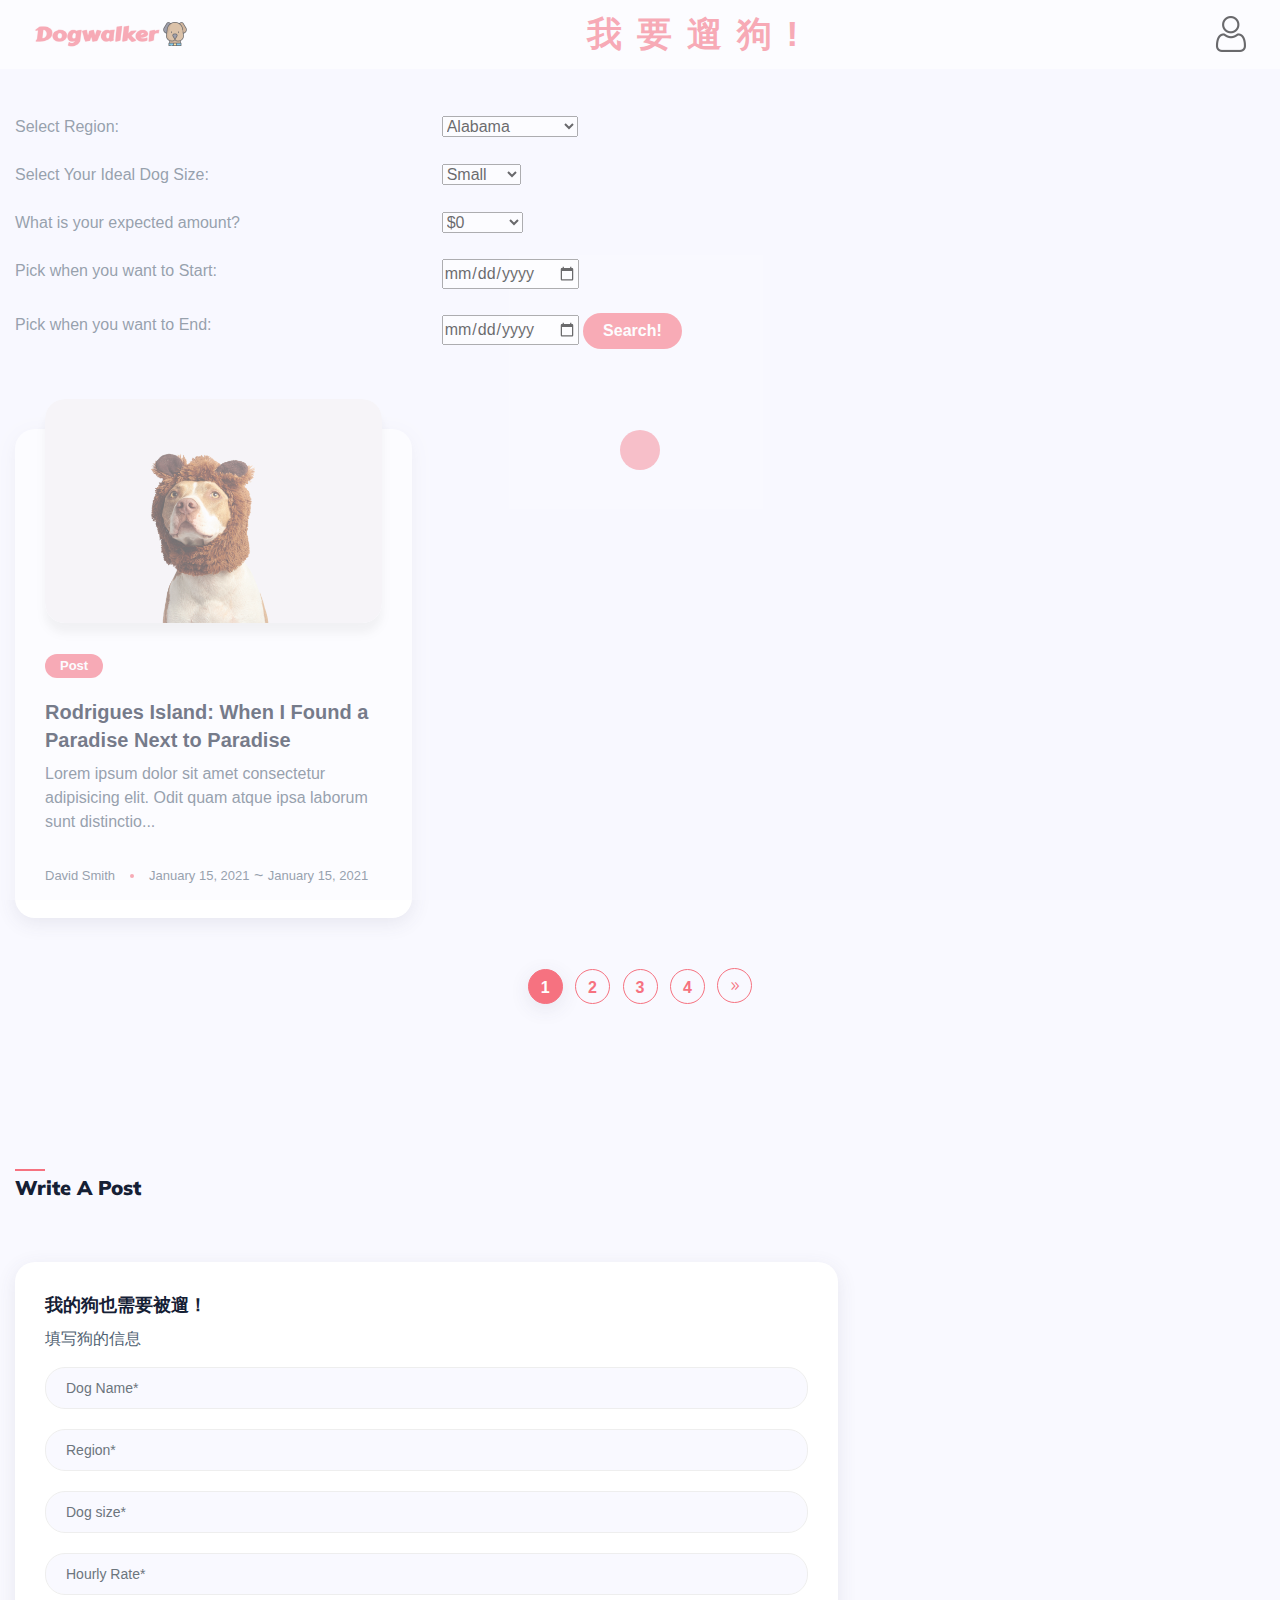
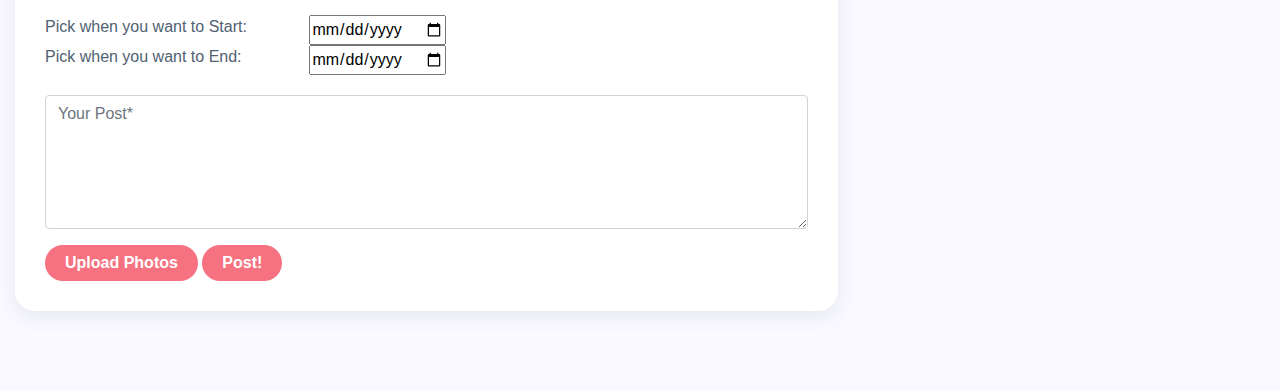
==== commit b3c8dcc8: "fE" ====
--- a/index.html
+++ b/index.html
@@ -238,7 +238,7 @@
                                             </li>
                                             <li class="dot"></li>
                                             <li id="dateStart">January 15, 2021</li>
-                                            <span>-</span>
+                                            <span>&nbsp;~&nbsp;</span>
                                             <li id="dateEnd">January 15, 2021</li>
                                         </ul>
                                     </div>
--- a/assets/css/style.css
+++ b/assets/css/style.css
@@ -1028,6 +1028,8 @@
 .post-card-image {
   margin-top: -60px;
   margin-bottom: 30px;
+  display: flex;
+  justify-content: center;
   position: relative;
   border-radius: 20px;
   overflow: hidden;
